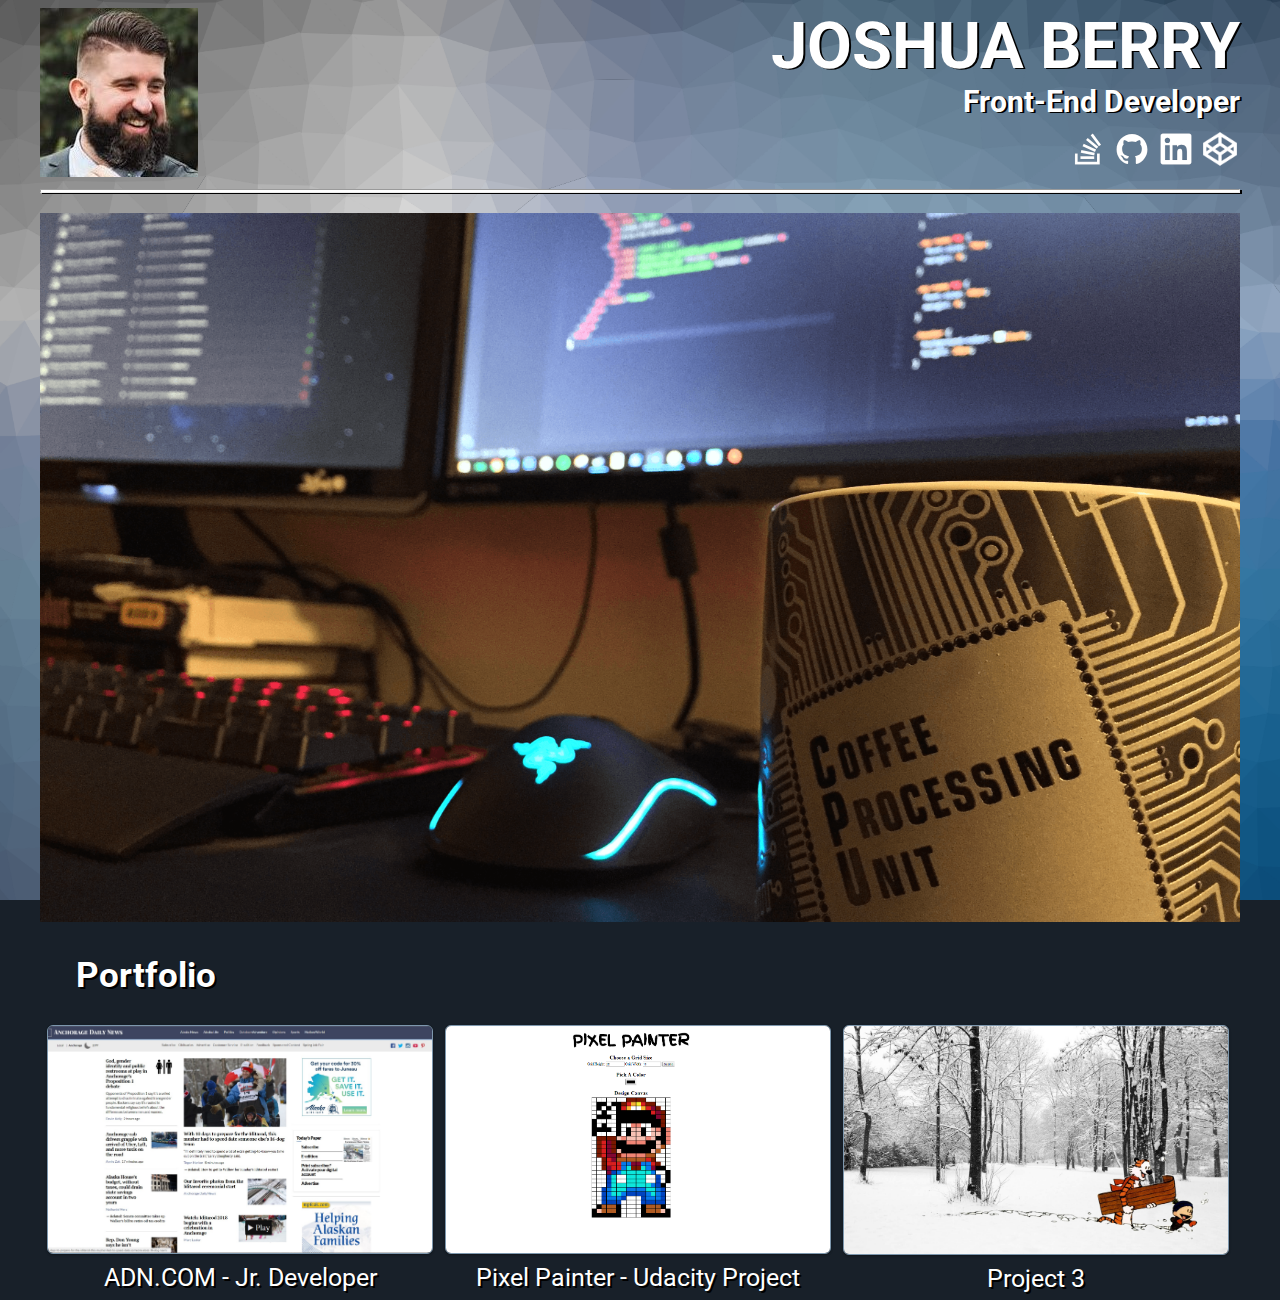
==== index.html @ a2e8f062 "making portfolio images clickable - removing unneeded links" ====
<!DOCTYPE html>
<html lang="en">
<head>

  <!-- Require Meta Tags -->
  <meta charset="utf-8">
  <meta name="viewport" content="width=device-width, initial-scale=1, shrink-to-fit=no">

  <!-- CSS -->
  <link rel="stylesheet" href="css/style.css">
  <link href="https://fonts.googleapis.com/css?family=Roboto" rel="stylesheet">
  <link rel="icon" href="img/favicon.ico">

  <title>Joshua Berry | Web Developer</title>
</head>
<body>

    <header class="header" id="header-nav">
      <!-- Name & Title -->
      <div class="logo" id="site-logo">
        <img src="img/profile.jpg" alt="logo-img">
      </div>
      <div class="title-info" id="title-info">
          <h1 class="name">JOSHUA BERRY</h1>
          <h2 class="profession">Front-End Developer</h2>
      <!-- Navigation / Social Media Links -->
          <div class="social-icons" id="socials">
            <a class="social navigation-link" href="https://stackoverflow.com/users/4836963/joshthegray?tab=profile" target="_blank">
              <img src="img/stackoverflow.svg" class="portfolio-link" alt="Josh Berry StackOverflow Link">
            </a>
            <a class="social navigation-link" href="https://github.com/JWBAK" target="_blank">
              <img src="img/github.svg" class="portfolio-link" alt="Josh-Berry Github Link">
            </a>
            <a class="social navigation-link" href="https://www.linkedin.com/in/jwbak/" target="_blank">
              <img src="img/linkedin.svg" class="portfolio-link" alt="Josh-Berry LinkedIn Link">
            </a>
            <a class="social navigation-link" href="https://codepen.io/JoshTheGray/" target="_blank">
              <img src="img/codepen-white.png" class="portfolio-link" alt="Josh-Berry CodePen Link">
            </a>
          </div>
        </div>
    </header>

    <hr>
    <!-- Main Image | Block -->
    <div class="main-block" id="main-img">
      <img class="main-image" src="img/main-block.png" alt="main-image-block">
    </div>
    <!-- Portfolio | Projects -->
    <section class="portfolio-block" id="portfolio-title">
      <h2 class="work-title">Portfolio</h2>
      <div class="projects-container">
        <div class="project-1">
          <a href="https://www.adn.com" target="_blank">
            <img src="img/project-1-placeholder.jpg" class="portfolio" alt="project-1-image">
          </a>
          <p>ADN.COM - Jr. Developer</p>
        </div>
        <div class="project-2">
          <a href="pixel-painter/index.html" target="_blank">
            <img src="img/pixel_painter.jpg" class="portfolio" alt="project-2-image">
          </a>
          <p>Pixel Painter - Udacity Project</p>
        </div>
        <div class="project-3">
          <a href="https://www.adn.com" target="_blank">
            <img src="img/project-3-placeholder.jpg" class="portfolio" alt="project-3-image">
          </a>
          <p>Project 3</p>
        </div>
      </div>
    </section>
</body>
</html>
---- css/style.css ----
/* - Sitewide Styles - */
html, body {
	height: 100%;
	max-width: 100%;
	width: 1200px;
	margin-left: auto;
	margin-right: auto;
	font-family: 'Roboto', sans-serif;
	/* Location of the image */
	background-image: url("../img/background.png");
	/* Background image is centered vertically and horizontally at all times */
	background-position: center center;
	/* Background image doesn't tile */
	background-repeat: no-repeat;
	/* Background image is fixed in the viewport so that it doesn't move when 
	   the content's height is greater than the image's height */
	background-attachment: fixed;
	/* This is what makes the background image rescale based
	   on the container's size */
	background-size: cover;
	background-color: #182029;
}

header {
	text-align: right;
	text-shadow: 2px 1px black;
	color: #fff;
	display: flex;
}

hr {
	height: 2px;
	color: #fff;
	background: #fff;
	margin-bottom: 20px;
	box-shadow: 2px 1px black;
}


/* - Hyperlink Styling - */
a:link, a:visited {
	color: #fff;
}

a:hover {
	color: lightgray;
}


/* - Header | Socials Styling - */
.social-icons img {
	height: 40px;
	width: 40px;
	text-shadow: 2px 2px black;
}

.navigation-link {
	text-decoration: none;
}

.name, .profession {
	margin: 0;
}

.name {
	font-size: 65px;
	color: #fff;
}

.profession {
	font-size: 30px;
	padding-bottom: 10px;
	color: #fff;
}


/* - Main Block Image - */
.main-image {
	width: 100%;
}


/* - Portfolio | Projects Styling - */
.work-title {
	font-size: 35px;
	color: #fff;
	text-shadow: 2px 2px black;
	margin-left: 3%;
}

.projects-container {
	width: 100%;
	margin-bottom: 30px;
	text-align: center;
	color: #fff;
	text-decoration: none;
	display: flex;
	flex-wrap: wrap;
}

.project-1, .project-2, .project-3 {
	width: 33%;
	margin: 0 0 2px 2px;
}

.projects-container img {
	max-width: 97%;
}

.projects-container p {
	text-shadow: 2px 2px black;
	margin: 5px;
	font-size: 25px;
}

.logo {
	text-align: left;
}

.logo, .title-info {
	width: 50%;
}

/* Project Img Blocks */
.portfolio {
	border-radius: 6px;
	border: 1px solid #7d97ad ;
	box-shadow: 0 1px 3px rgba(0,0,0,0.12), 0 1px 2px rgba(0,0,0,0.24);
	transition: all 0.3s cubic-bezier(.25,.8,.25,1);
   }
   
   .portfolio:hover {
	box-shadow: 0 14px 28px rgba(0,0,0,0.25), 0 10px 10px rgba(0,0,0,0.22);
   }
   
/* Professional Account Links */
   .portfolio-link {
	border-radius: 3px;
	transition: all 0.3s cubic-bezier(.25,.8,.25,1);
   }
   
   .portfolio-link:hover {
	box-shadow: 0 3px 6px rgba(0,0,0,0.25), 0 10px 10px rgba(0,0,0,0.22);
   }


/* - Media Queries | Small Devices - */
@media screen and (max-width: 450px) {
	header {
		text-align: center;
		display: block;
	}

	hr, .main-block {
		width: 90%;
		margin-left: auto;
		margin-right: auto;
	}

	.logo, .title-info {
		text-align: center;
		width: auto;
	}

	.name {
		font-size: 50px;
	}

	.profession {
		font-size: 25px;
	}

	.projects-container {
		width: 90%;
		margin-left: auto;
		margin-right: auto;
	}

	.project-1, .project-2, .project-3 {
		width: 90%;
		margin-bottom: 15px;
		margin-left: auto;
		margin-right: auto;
	}

	.work-title {
		text-align: center;
		margin-left: 0;
	}
}


/* - Media Queries | Medium Devices - */
@media screen and (min-width: 451px) and (max-width: 800px) {
	header {
		width: 90%;
		margin-right: auto;
		margin-left: auto;
	}

	hr, .main-block {
		width: 90%;
		margin-left: auto;
		margin-right: auto;
	}

	.logo, .title-info {
		text-align: right;
		width: 50%;
	}

	.name {
		font-size: 40px;
	}

	.profession {
		font-size: 20px;
	}

	.projects-container {
		width: 90%;
		margin-left: auto;
		margin-right: auto;
	}

	.project-1, .project-2, .project-3 {
		width: 90%;
		margin-bottom: 55px;
		margin-left: auto;
		margin-right: auto;
	}

	.work-title {
		text-align: center;
		margin-left: 0;
	}

	.logo {
		text-align: left;
	}

	.logo img {
		width: 35%;
	}
}


/* - Media Queries | Desktop Devices + Larger - */
@media screen and (min-width: 801px) and (max-width: 1200px) {
	header {
		width: 90%;
		margin-right: auto;
		margin-left: auto;
	}

	hr, .main-block {
		width: 90%;
		margin-left: auto;
		margin-right: auto;
	}

	.logo, .title-info {
		text-align: right;
		width: 50%;
	}

	.projects-container {
		width: 90%;
		margin-left: auto;
		margin-right: auto;
	}

	.project-1, .project-2, .project-3 {
		width: 90%;
		margin-bottom: 55px;
		margin-left: auto;
		margin-right: auto;
	}

	.work-title {
		text-align: center;
		margin-left: 0;
	}

	.logo {
		text-align: left;
	}

	.logo img {
		width: 35%;
	}
}
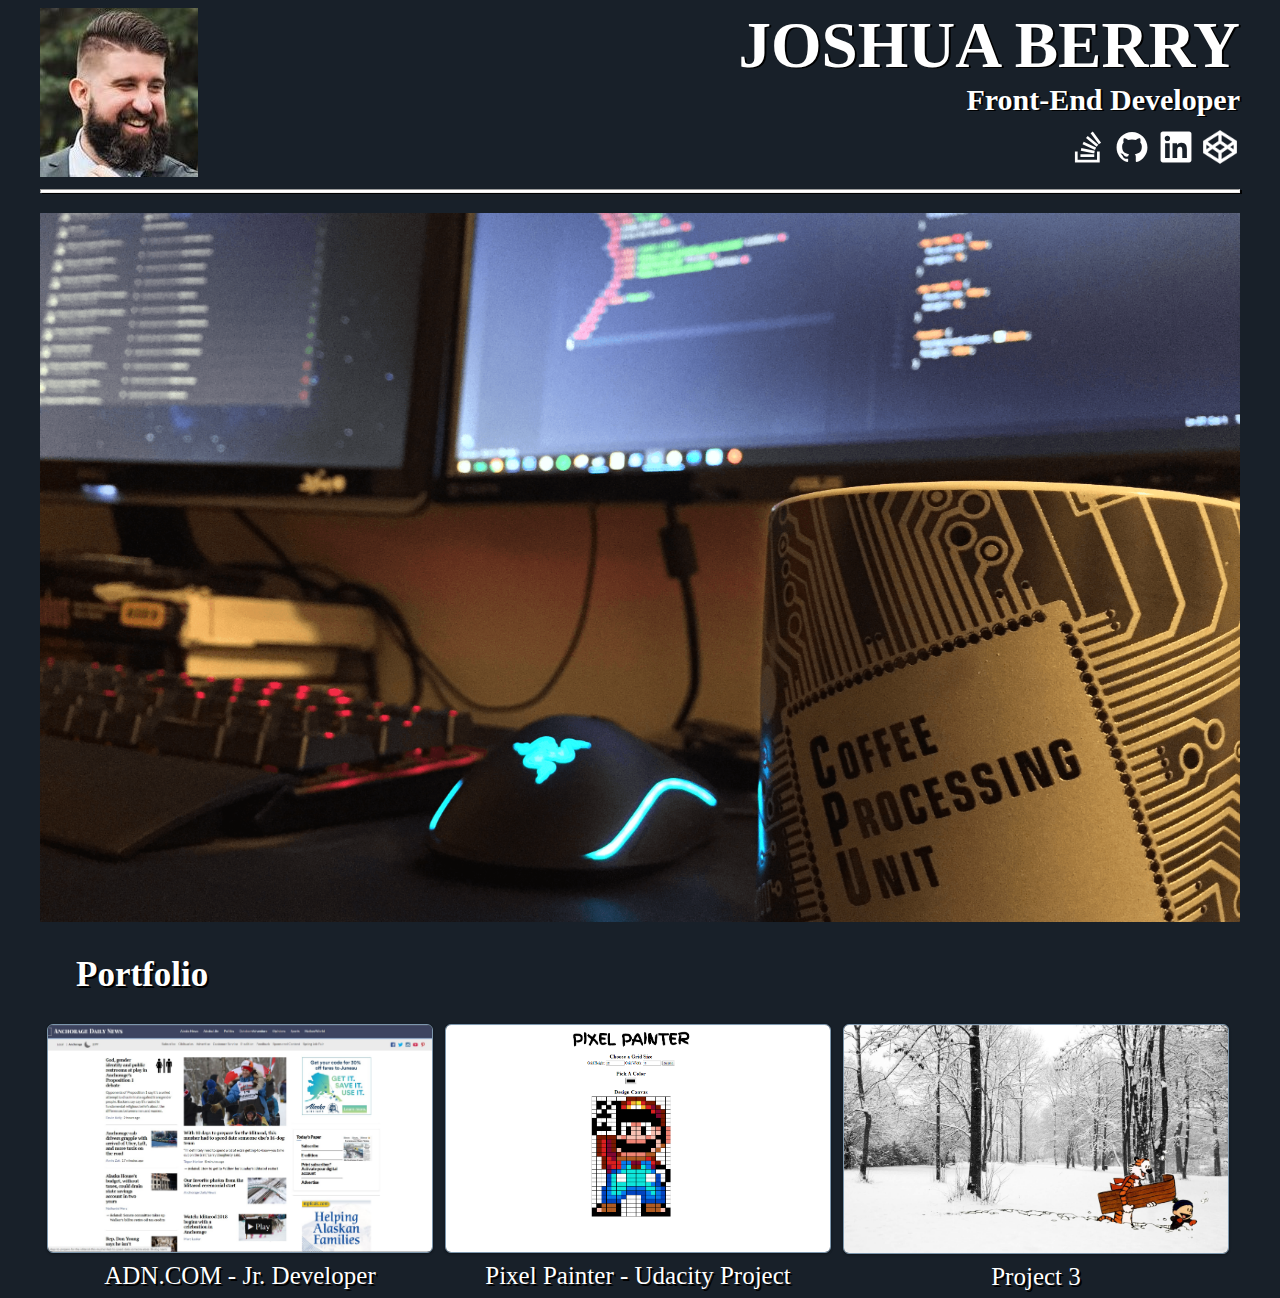
==== commit f32c99e8: "Changing site-font exo 2" ====
--- a/index.html
+++ b/index.html
@@ -8,7 +8,7 @@
 
   <!-- CSS -->
   <link rel="stylesheet" href="css/style.css">
-  <link href="https://fonts.googleapis.com/css?family=Roboto" rel="stylesheet">
+  <link href="https://fonts.googleapis.com/css?family=Exo+2" rel="stylesheet">
   <link rel="icon" href="img/favicon.ico">
 
   <title>Joshua Berry | Web Developer</title>
--- a/css/style.css
+++ b/css/style.css
@@ -5,7 +5,7 @@
 	width: 1200px;
 	margin-left: auto;
 	margin-right: auto;
-	font-family: 'Roboto', sans-serif;
+	font-family: 'Exo 2', sans-serif
 	/* Location of the image */
 	background-image: url("../img/background.png");
 	/* Background image is centered vertically and horizontally at all times */
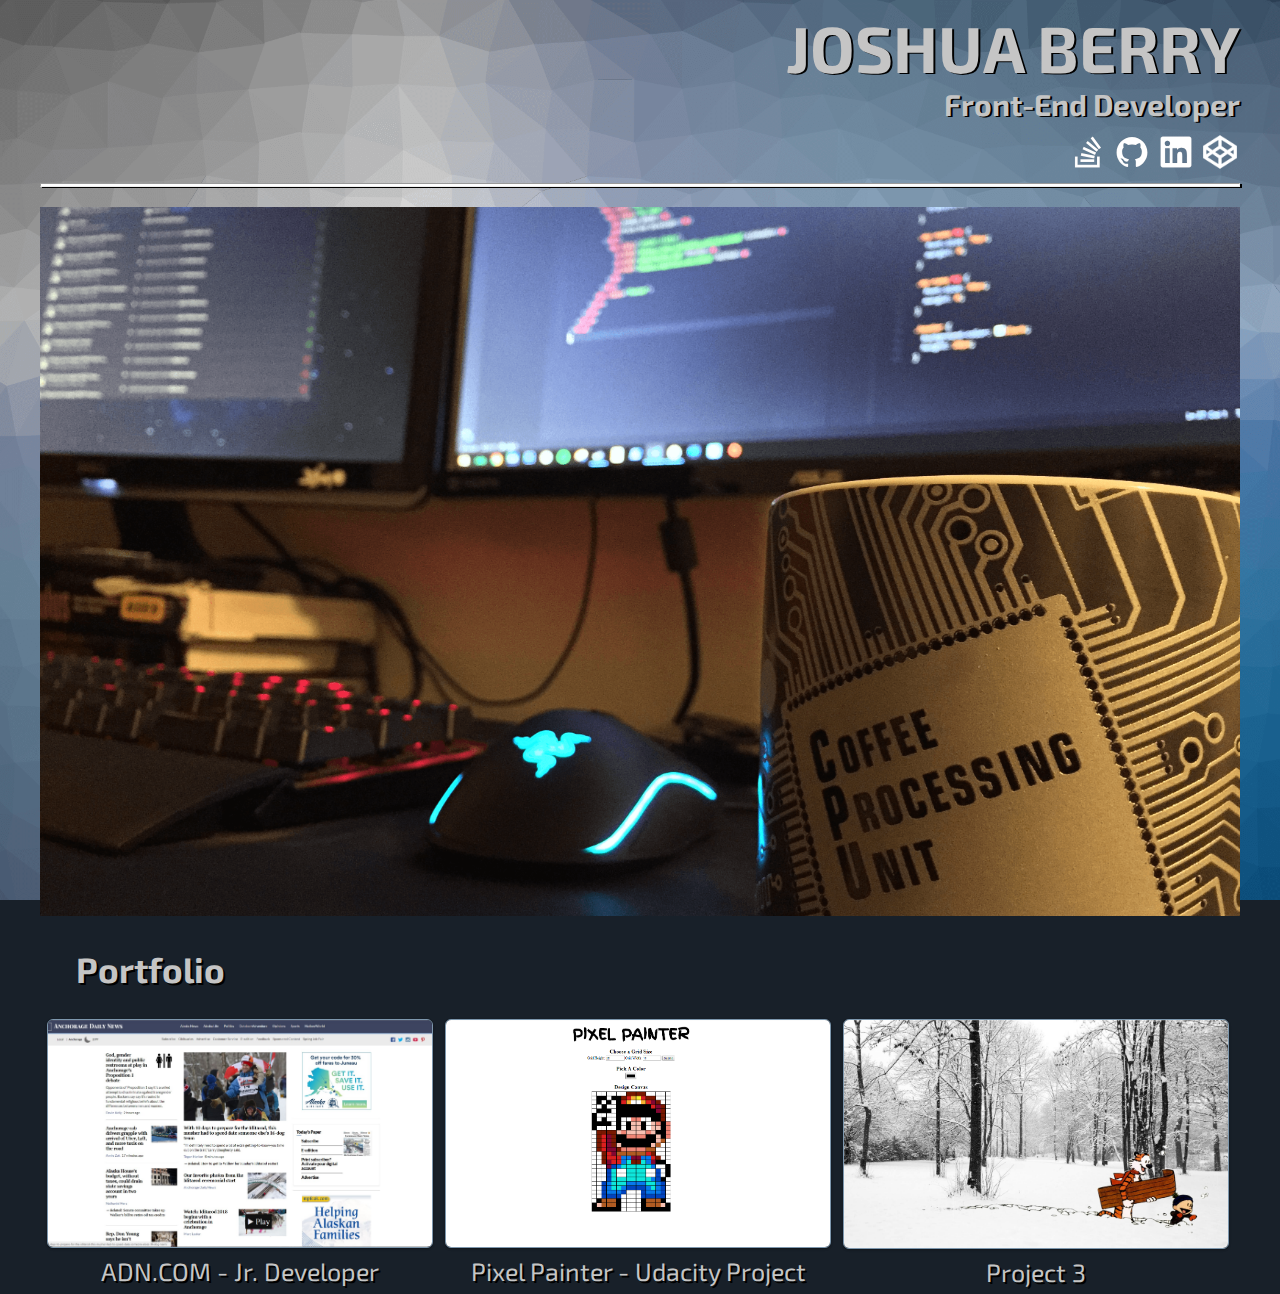
==== commit fc103aff: "removing header img / changing site font colors" ====
--- a/index.html
+++ b/index.html
@@ -18,7 +18,6 @@
     <header class="header" id="header-nav">
       <!-- Name & Title -->
       <div class="logo" id="site-logo">
-        <img src="img/profile.jpg" alt="logo-img">
       </div>
       <div class="title-info" id="title-info">
           <h1 class="name">JOSHUA BERRY</h1>
--- a/css/style.css
+++ b/css/style.css
@@ -5,7 +5,7 @@
 	width: 1200px;
 	margin-left: auto;
 	margin-right: auto;
-	font-family: 'Exo 2', sans-serif
+	font-family: 'Exo 2', sans-serif;
 	/* Location of the image */
 	background-image: url("../img/background.png");
 	/* Background image is centered vertically and horizontally at all times */
@@ -30,7 +30,7 @@
 
 hr {
 	height: 2px;
-	color: #fff;
+	color: #c5c5c5;
 	background: #fff;
 	margin-bottom: 20px;
 	box-shadow: 2px 1px black;
@@ -64,13 +64,13 @@
 
 .name {
 	font-size: 65px;
-	color: #fff;
+	color: #c5c5c5;
 }
 
 .profession {
 	font-size: 30px;
 	padding-bottom: 10px;
-	color: #fff;
+	color: #c5c5c5;
 }
 
 
@@ -83,7 +83,7 @@
 /* - Portfolio | Projects Styling - */
 .work-title {
 	font-size: 35px;
-	color: #fff;
+	color: #c5c5c5;
 	text-shadow: 2px 2px black;
 	margin-left: 3%;
 }
@@ -111,6 +111,7 @@
 	text-shadow: 2px 2px black;
 	margin: 5px;
 	font-size: 25px;
+	color: #c5c5c5;
 }
 
 .logo {
@@ -132,7 +133,7 @@
    .portfolio:hover {
 	box-shadow: 0 14px 28px rgba(0,0,0,0.25), 0 10px 10px rgba(0,0,0,0.22);
    }
-   
+
 /* Professional Account Links */
    .portfolio-link {
 	border-radius: 3px;
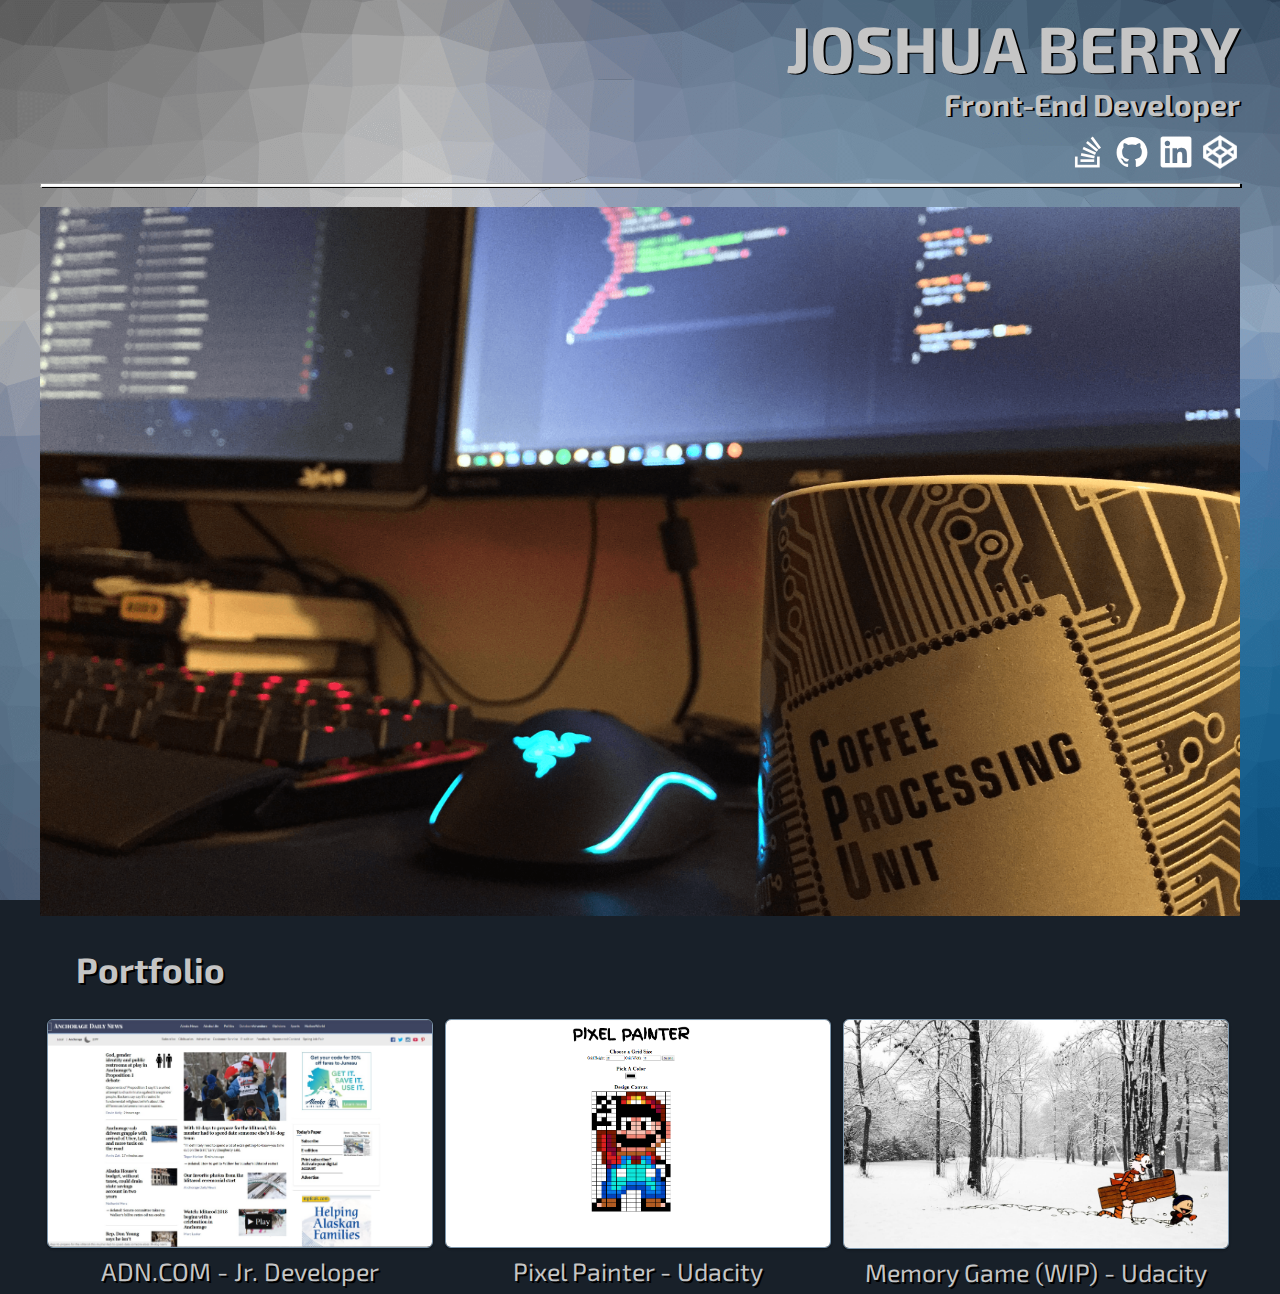
==== commit 6439457d: "changing filepath for memory game anchor tag" ====
--- a/index.html
+++ b/index.html
@@ -59,13 +59,13 @@
           <a href="pixel-painter/index.html" target="_blank">
             <img src="img/pixel_painter.jpg" class="portfolio" alt="project-2-image">
           </a>
-          <p>Pixel Painter - Udacity Project</p>
+          <p>Pixel Painter - Udacity</p>
         </div>
         <div class="project-3">
-          <a href="https://www.adn.com" target="_blank">
+          <a href="memory-game/index.html" target="_blank">
             <img src="img/project-3-placeholder.jpg" class="portfolio" alt="project-3-image">
           </a>
-          <p>Project 3</p>
+          <p>Memory Game (WIP) - Udacity</p>
         </div>
       </div>
     </section>
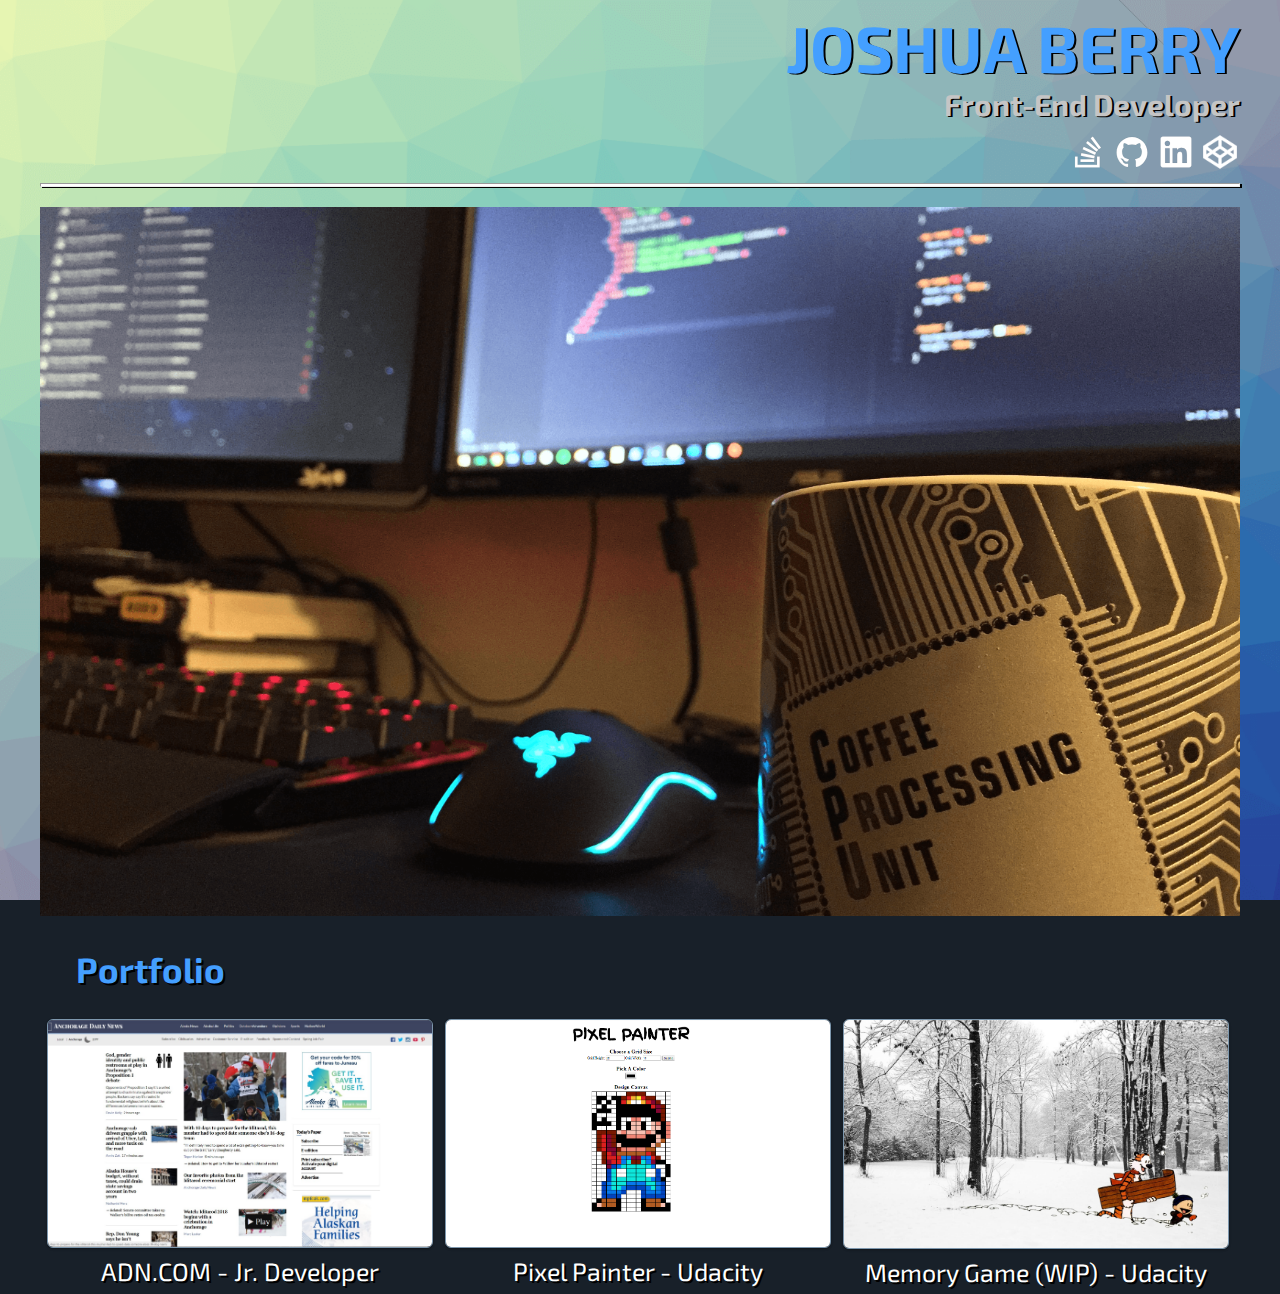
==== commit e399be8f: "correcting filename" ====
--- a/css/style.css
+++ b/css/style.css
@@ -64,7 +64,7 @@
 
 .name {
 	font-size: 65px;
-	color: #c5c5c5;
+	color: #449fff;
 }
 
 .profession {
@@ -83,7 +83,7 @@
 /* - Portfolio | Projects Styling - */
 .work-title {
 	font-size: 35px;
-	color: #c5c5c5;
+	color: #449fff;
 	text-shadow: 2px 2px black;
 	margin-left: 3%;
 }
@@ -111,7 +111,7 @@
 	text-shadow: 2px 2px black;
 	margin: 5px;
 	font-size: 25px;
-	color: #c5c5c5;
+	color: #fff;
 }
 
 .logo {
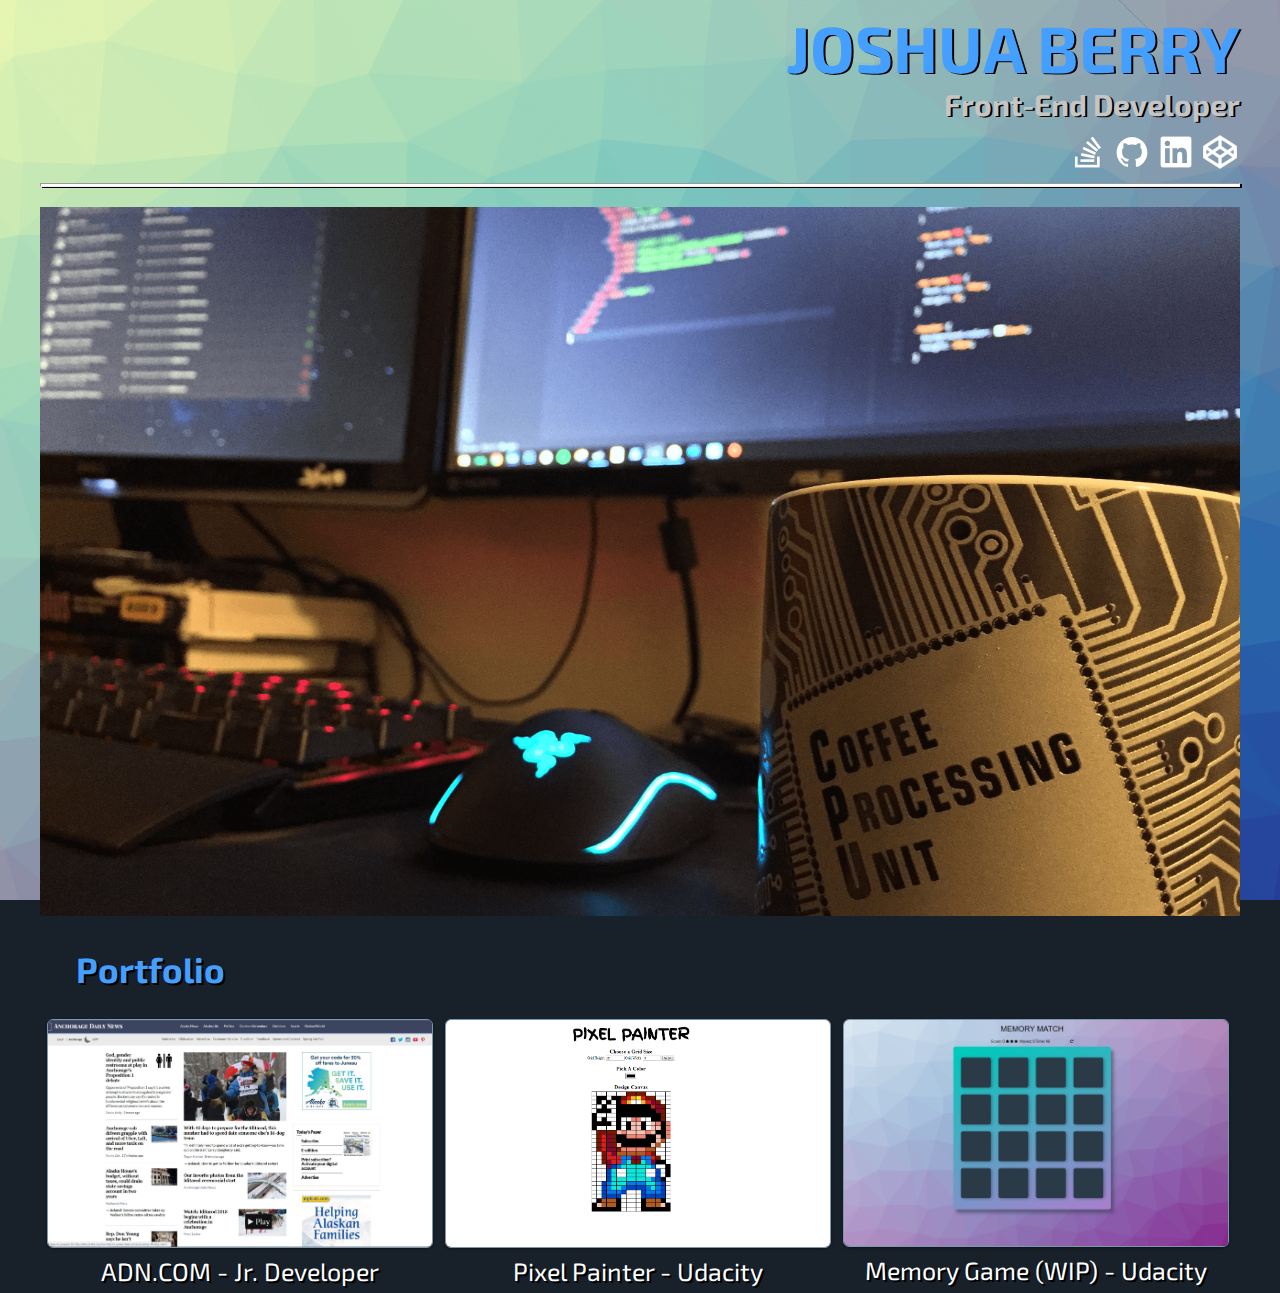
==== commit be5ea53b: "Correcting 2 clicks = 1 move / project img" ====
--- a/index.html
+++ b/index.html
@@ -63,7 +63,7 @@
         </div>
         <div class="project-3">
           <a href="memory-game/index.html" target="_blank">
-            <img src="img/project-3-placeholder.jpg" class="portfolio" alt="project-3-image">
+            <img src="img/memory-game.png" class="portfolio" alt="project-3-image">
           </a>
           <p>Memory Game (WIP) - Udacity</p>
         </div>
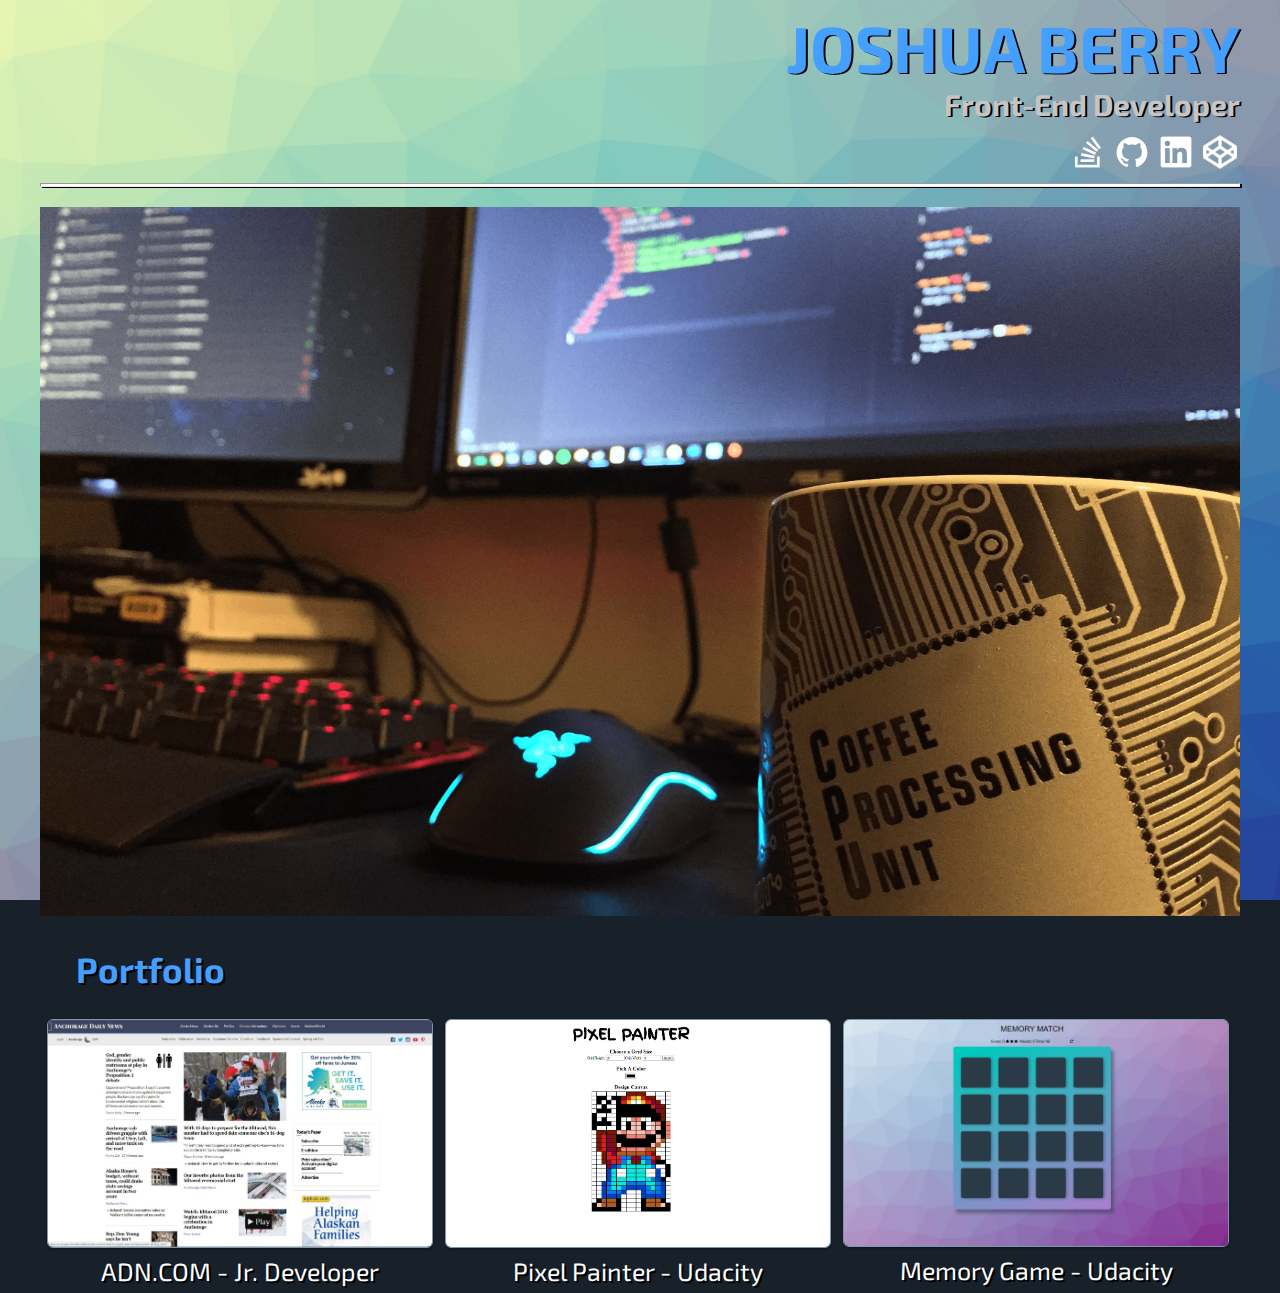
==== commit f260ed14: "removing WIP tag from Memory Game Project" ====
--- a/index.html
+++ b/index.html
@@ -65,7 +65,7 @@
           <a href="memory-game/index.html" target="_blank">
             <img src="img/memory-game.png" class="portfolio" alt="project-3-image">
           </a>
-          <p>Memory Game (WIP) - Udacity</p>
+          <p>Memory Game - Udacity</p>
         </div>
       </div>
     </section>
